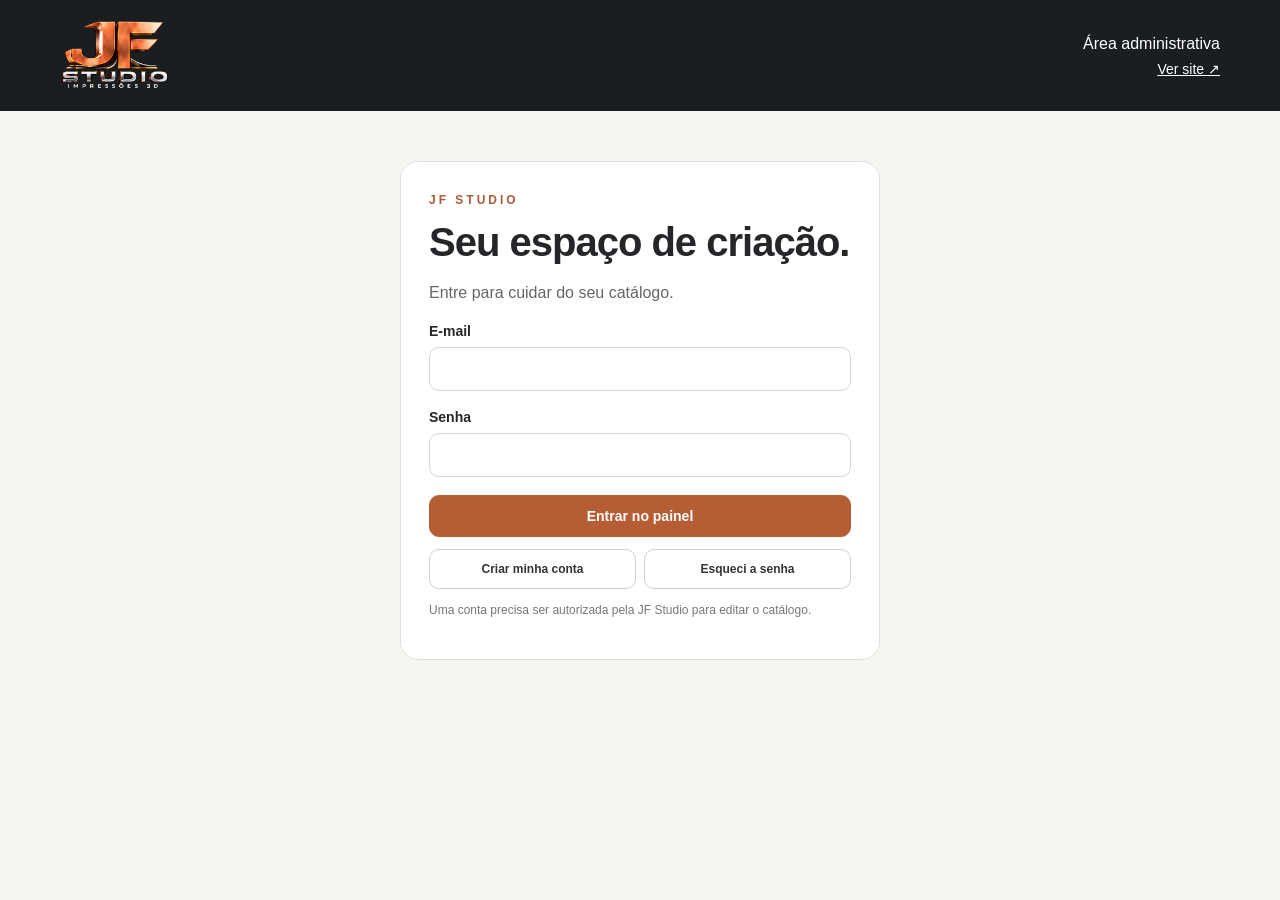
==== admin.html @ 488c48ab "Add files via upload" ====
<!doctype html><html lang="pt-BR"><head><meta charset="utf-8"><meta name="viewport" content="width=device-width,initial-scale=1"><meta name="robots" content="noindex,nofollow"><meta name="theme-color" content="#1b1e21"><title>Painel | JF Studio</title><link rel="icon" href="assets/jf-logo-preto-cobre.png"><link rel="stylesheet" href="admin.css?v=1"></head><body>
<header><a href="index.html"><img src="assets/jf-logo-preto-cobre.png" alt="JF Studio"></a><div><span>Área administrativa</span><a href="index.html" target="_blank" rel="noopener">Ver site ↗</a></div></header><main>
<section id="loginPanel" class="panel login"><span class="eyebrow">JF STUDIO</span><h1>Seu espaço de criação.</h1><p>Entre para cuidar do seu catálogo.</p><form id="loginForm"><label>E-mail<input id="email" type="email" required autocomplete="username"></label><label>Senha<input id="password" type="password" required minlength="8" autocomplete="current-password"></label><button class="primary" type="submit">Entrar no painel</button></form><div class="login-options"><button id="signup" type="button">Criar minha conta</button><button id="recover" type="button">Esqueci a senha</button></div><p class="hint">Uma conta precisa ser autorizada pela JF Studio para editar o catálogo.</p></section>
<section id="passwordPanel" class="panel login" hidden><h1>Nova senha</h1><form id="passwordForm"><label>Escolha sua nova senha<input id="newPassword" type="password" minlength="8" required autocomplete="new-password"></label><button class="primary">Salvar senha</button></form></section>
<section id="dashboard" hidden><div class="topline"><div><span class="eyebrow">SEU CATÁLOGO</span><h1>Criações sob seu controle.</h1><p id="account"></p></div><button id="logout">Sair</button></div><div class="stats"><div><strong id="totalCount">0</strong><span>Produtos</span></div><div><strong id="featuredCount">0</strong><span>Em destaque</span></div><div><strong id="publishedCount">0</strong><span>Publicados</span></div></div>
<div class="toolbar"><input id="adminSearch" type="search" placeholder="Buscar produto" aria-label="Buscar produto"><button id="manageCategories">Categorias</button><button id="newProduct" class="primary">+ Novo produto</button></div><div id="adminProducts" class="admin-grid"></div><div id="adminEmpty" class="panel empty" hidden><h2>Vamos começar seu catálogo?</h2><p>Cadastre sua primeira peça com fotos, vídeos e todos os detalhes.</p><button id="firstProduct" class="primary">+ Cadastrar produto</button></div></section><p id="status" class="status" role="status" aria-live="polite"></p>
</main>
<dialog id="editDialog"><div class="dialog-heading"><h2 id="editorTitle">Novo produto</h2><button id="closeEditor" aria-label="Fechar edição">×</button></div><form id="productForm"><label>Nome do produto<input id="productName" required maxlength="150"></label><label>Categoria<select id="productCategory" required></select></label><label>Descrição<textarea id="productDescription" maxlength="5000" rows="4"></textarea></label><label>Preço (R$) <span class="hint">Opcional · deixe vazio para “Sob consulta”</span><input id="productPrice" type="number" min="0" max="9999999999.99" step="0.01" inputmode="decimal"></label><div class="checks"><label><input id="productFeatured" type="checkbox"> Destacar na página inicial</label><label><input id="productPublished" type="checkbox" checked> Publicar no catálogo</label></div><label class="upload">Adicionar fotos e vídeos<input id="files" type="file" multiple accept="image/jpeg,image/png,image/webp,video/mp4,video/webm"></label><p class="hint">Até 12 arquivos por produto. JPG, PNG, WebP, MP4 ou WebM, com até 50 MB cada. O primeiro arquivo será a capa.</p><div id="mediaList" class="media-list"></div><p id="editorStatus" role="status"></p><button id="saveProduct" class="primary" type="submit">Salvar produto</button></form></dialog>
<dialog id="categoriesDialog"><div class="dialog-heading"><h2>Categorias</h2><button id="closeCategories" aria-label="Fechar categorias">×</button></div><form id="categoryForm"><label>Nova categoria<input id="categoryName" required maxlength="80"></label><button class="primary">Adicionar categoria</button></form><div id="categoryList"></div><p id="categoryStatus" role="status"></p></dialog>
<script src="config.js?v=jf-admin-1"></script><script src="assets/vendor/supabase-2.117.2.js"></script><script src="dados.js?v=jf-admin-1"></script><script src="admin.js?v=1"></script></body></html>
---- admin.css ----
@font-face{font-family:JF;src:url('assets/fonts/atelier-sans.otf')}@font-face{font-family:JF;src:url('assets/fonts/atelier-sans-bold.otf');font-weight:700}*{box-sizing:border-box}body{margin:0;background:#f7f5f2;color:#252629;font:16px JF,Arial,sans-serif}header{background:#1b1e21;color:white;display:flex;align-items:center;justify-content:space-between;padding:18px max(22px,calc((100% - 1160px)/2));gap:20px}header img{width:110px;height:72px;object-fit:contain}header div{display:flex;flex-direction:column;gap:8px;text-align:right}a{color:inherit}header a{font-size:14px}main{max-width:1160px;margin:40px auto;padding:0 22px}h1{font-size:clamp(28px,4vw,40px);letter-spacing:-1px;margin:12px 0}h2{margin:0;font-size:23px}p{color:#666;line-height:1.5}.panel{background:white;border:1px solid #e2ddd7;border-radius:18px;padding:28px}.login{max-width:480px;margin:50px auto}.eyebrow{color:#ad5a35;font-size:12px;letter-spacing:3px;font-weight:700}label{display:block;margin:18px 0;font-weight:700;font-size:14px}input,textarea,select{display:block;width:100%;margin-top:8px;padding:13px;border:1px solid #d8d5d1;border-radius:10px;font:inherit;background:white;color:#252629}button{border:1px solid #d5cec7;border-radius:10px;padding:12px 18px;background:white;color:#343434;font:700 14px JF,Arial,sans-serif;cursor:pointer}button:disabled{opacity:.5;cursor:wait}button:hover{filter:brightness(.95)}button:focus-visible,input:focus-visible,select:focus-visible,textarea:focus-visible{outline:3px solid #d5a27d;outline-offset:2px}.primary{background:#b65d36;color:white;border-color:#b65d36}.login .primary{width:100%}.login-options{display:flex;gap:8px;margin-top:12px;flex-wrap:wrap}.login-options button{flex:1;font-size:12px}.hint{display:block;font-weight:400;color:#777;font-size:12px;line-height:1.5}.topline{display:flex;align-items:center;justify-content:space-between;gap:15px}.stats{display:grid;grid-template-columns:repeat(3,1fr);gap:15px;margin:26px 0}.stats div{background:#fff;border:1px solid #e3ddd6;border-radius:14px;padding:20px}.stats strong{display:block;font-size:30px;color:#ad5a35}.stats span{font-size:13px;color:#777}.toolbar{display:flex;gap:10px;align-items:center;margin:25px 0}.toolbar input{margin:0;flex:1}.admin-grid{display:grid;grid-template-columns:repeat(3,1fr);gap:18px}.admin-card{background:white;border:1px solid #e5dfd8;border-radius:15px;overflow:hidden}.admin-card img,.admin-card video,.media-placeholder{width:100%;height:180px;object-fit:contain;background:#ede8e2}.media-placeholder{display:grid;place-items:center;color:#aaa}.card-info{padding:18px}.card-info h2{font-size:18px}.card-info p{font-size:13px;margin:8px 0}.card-actions{display:flex;gap:8px}.card-actions button{flex:1;padding:10px}.badge{font-size:11px;padding:4px 8px;border-radius:20px;background:#f5e6d8;color:#a75532;display:inline-block;margin:0 4px 10px 0}.danger{color:#a82f2f}.empty{text-align:center;padding:45px}.status{white-space:pre-wrap}.status.error,#editorStatus.error,#categoryStatus.error{color:#b63731}[hidden]{display:none!important}dialog{border:0;border-radius:18px;padding:25px;width:600px;max-width:calc(100% - 28px);max-height:90dvh;overflow:auto;box-shadow:0 20px 80px #0004}dialog::backdrop{background:#0008}.dialog-heading{display:flex;align-items:center;justify-content:space-between;gap:15px}.dialog-heading button{font-size:24px;border:0;padding:5px 12px}.checks{display:flex;gap:12px;flex-wrap:wrap}.checks label{display:flex;align-items:center;gap:8px;font-weight:400}.checks input{width:auto;margin:0}.upload{border:1px dashed #b98568;border-radius:12px;padding:15px;background:#fcf7f2}.media-list{display:grid;grid-template-columns:repeat(3,1fr);gap:10px}.media-item{border:1px solid #e5dfd8;padding:6px;border-radius:10px;overflow:hidden}.media-item img,.media-item video{width:100%;height:115px;object-fit:contain;background:#eee}.media-item button{padding:6px;font-size:10px;margin:5px 2px 0}.media-item span{display:block;font-size:10px;overflow-wrap:anywhere}.category-row{display:flex;align-items:center;justify-content:space-between;padding:12px 0;border-bottom:1px solid #eee;gap:10px}@media(max-width:700px){main{margin:24px auto;padding:0 15px}.admin-grid{grid-template-columns:repeat(2,1fr)}.toolbar{flex-wrap:wrap}.toolbar input{flex-basis:100%}.stats{gap:8px}.stats div{padding:14px}.topline h1{font-size:28px}.card-info{padding:12px}.card-actions{flex-direction:column}.media-list{grid-template-columns:repeat(2,1fr)}header{padding:14px 20px}}@media(max-width:380px){.admin-grid{grid-template-columns:1fr}}
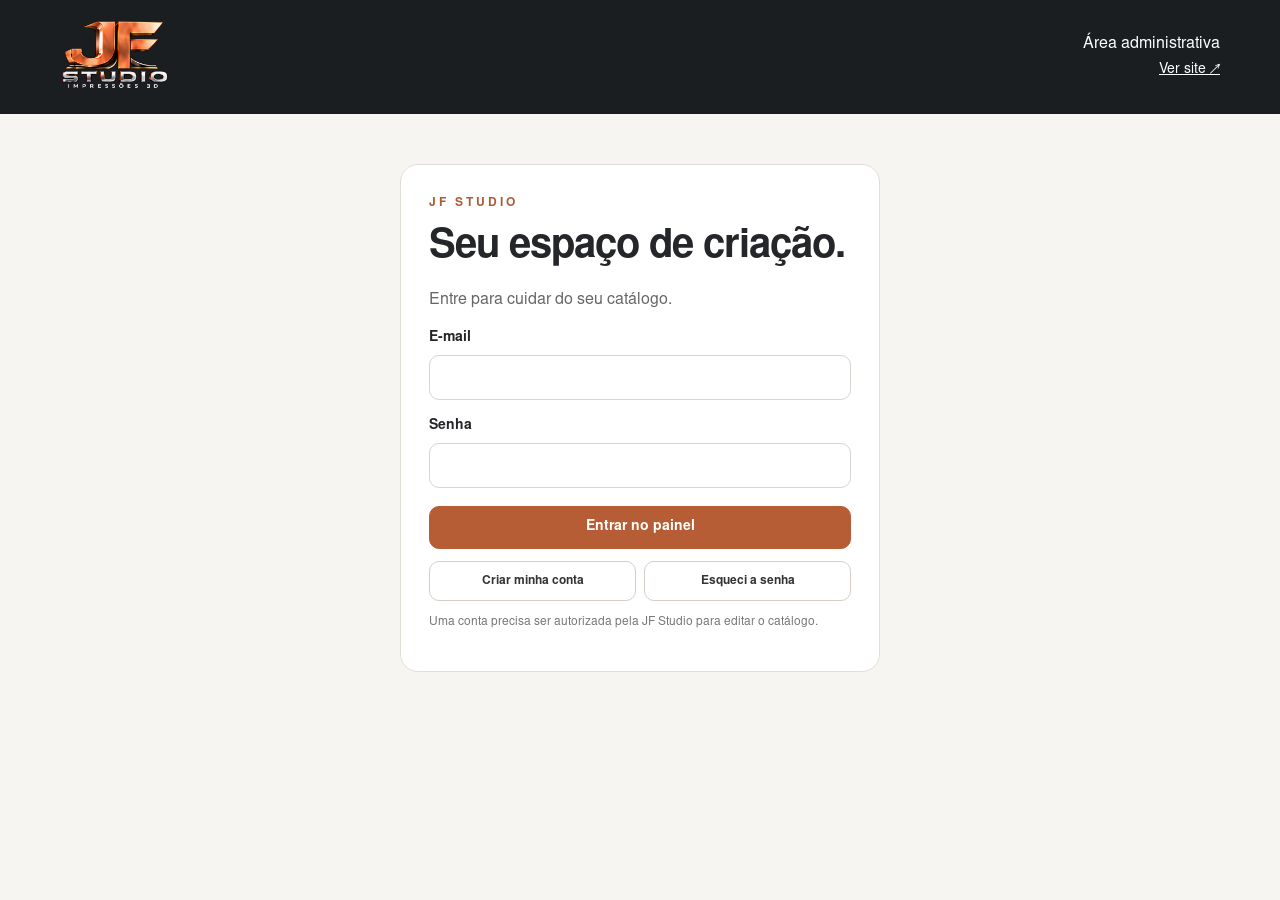
==== commit da3502eb: "Add files via upload" ====
--- a/admin.html
+++ b/admin.html
@@ -1,4 +1,4 @@
-<!doctype html><html lang="pt-BR"><head><meta charset="utf-8"><meta name="viewport" content="width=device-width,initial-scale=1"><meta name="robots" content="noindex,nofollow"><meta name="theme-color" content="#1b1e21"><title>Painel | JF Studio</title><link rel="icon" href="assets/jf-logo-preto-cobre.png"><link rel="stylesheet" href="admin.css?v=1"></head><body>
+<!doctype html><html lang="pt-BR"><head><meta charset="utf-8"><meta name="viewport" content="width=device-width,initial-scale=1"><meta name="robots" content="noindex,nofollow"><meta name="theme-color" content="#1b1e21"><title>Painel | JF Studio</title><link rel="icon" href="assets/jf-logo-preto-cobre.png"><link rel="stylesheet" href="admin.css?v=2"></head><body>
 <header><a href="index.html"><img src="assets/jf-logo-preto-cobre.png" alt="JF Studio"></a><div><span>Área administrativa</span><a href="index.html" target="_blank" rel="noopener">Ver site ↗</a></div></header><main>
 <section id="loginPanel" class="panel login"><span class="eyebrow">JF STUDIO</span><h1>Seu espaço de criação.</h1><p>Entre para cuidar do seu catálogo.</p><form id="loginForm"><label>E-mail<input id="email" type="email" required autocomplete="username"></label><label>Senha<input id="password" type="password" required minlength="8" autocomplete="current-password"></label><button class="primary" type="submit">Entrar no painel</button></form><div class="login-options"><button id="signup" type="button">Criar minha conta</button><button id="recover" type="button">Esqueci a senha</button></div><p class="hint">Uma conta precisa ser autorizada pela JF Studio para editar o catálogo.</p></section>
 <section id="passwordPanel" class="panel login" hidden><h1>Nova senha</h1><form id="passwordForm"><label>Escolha sua nova senha<input id="newPassword" type="password" minlength="8" required autocomplete="new-password"></label><button class="primary">Salvar senha</button></form></section>
@@ -7,4 +7,4 @@
 </main>
 <dialog id="editDialog"><div class="dialog-heading"><h2 id="editorTitle">Novo produto</h2><button id="closeEditor" aria-label="Fechar edição">×</button></div><form id="productForm"><label>Nome do produto<input id="productName" required maxlength="150"></label><label>Categoria<select id="productCategory" required></select></label><label>Descrição<textarea id="productDescription" maxlength="5000" rows="4"></textarea></label><label>Preço (R$) <span class="hint">Opcional · deixe vazio para “Sob consulta”</span><input id="productPrice" type="number" min="0" max="9999999999.99" step="0.01" inputmode="decimal"></label><div class="checks"><label><input id="productFeatured" type="checkbox"> Destacar na página inicial</label><label><input id="productPublished" type="checkbox" checked> Publicar no catálogo</label></div><label class="upload">Adicionar fotos e vídeos<input id="files" type="file" multiple accept="image/jpeg,image/png,image/webp,video/mp4,video/webm"></label><p class="hint">Até 12 arquivos por produto. JPG, PNG, WebP, MP4 ou WebM, com até 50 MB cada. O primeiro arquivo será a capa.</p><div id="mediaList" class="media-list"></div><p id="editorStatus" role="status"></p><button id="saveProduct" class="primary" type="submit">Salvar produto</button></form></dialog>
 <dialog id="categoriesDialog"><div class="dialog-heading"><h2>Categorias</h2><button id="closeCategories" aria-label="Fechar categorias">×</button></div><form id="categoryForm"><label>Nova categoria<input id="categoryName" required maxlength="80"></label><button class="primary">Adicionar categoria</button></form><div id="categoryList"></div><p id="categoryStatus" role="status"></p></dialog>
-<script src="config.js?v=jf-admin-1"></script><script src="assets/vendor/supabase-2.117.2.js"></script><script src="dados.js?v=jf-admin-1"></script><script src="admin.js?v=1"></script></body></html>
+<script src="config.js?v=jf-admin-1"></script><script src="assets/supabase-2.117.2.js"></script><script src="dados.js?v=jf-admin-1"></script><script src="admin.js?v=1"></script></body></html>
--- a/admin.css
+++ b/admin.css
@@ -1 +1 @@
-@font-face{font-family:JF;src:url('assets/fonts/atelier-sans.otf')}@font-face{font-family:JF;src:url('assets/fonts/atelier-sans-bold.otf');font-weight:700}*{box-sizing:border-box}body{margin:0;background:#f7f5f2;color:#252629;font:16px JF,Arial,sans-serif}header{background:#1b1e21;color:white;display:flex;align-items:center;justify-content:space-between;padding:18px max(22px,calc((100% - 1160px)/2));gap:20px}header img{width:110px;height:72px;object-fit:contain}header div{display:flex;flex-direction:column;gap:8px;text-align:right}a{color:inherit}header a{font-size:14px}main{max-width:1160px;margin:40px auto;padding:0 22px}h1{font-size:clamp(28px,4vw,40px);letter-spacing:-1px;margin:12px 0}h2{margin:0;font-size:23px}p{color:#666;line-height:1.5}.panel{background:white;border:1px solid #e2ddd7;border-radius:18px;padding:28px}.login{max-width:480px;margin:50px auto}.eyebrow{color:#ad5a35;font-size:12px;letter-spacing:3px;font-weight:700}label{display:block;margin:18px 0;font-weight:700;font-size:14px}input,textarea,select{display:block;width:100%;margin-top:8px;padding:13px;border:1px solid #d8d5d1;border-radius:10px;font:inherit;background:white;color:#252629}button{border:1px solid #d5cec7;border-radius:10px;padding:12px 18px;background:white;color:#343434;font:700 14px JF,Arial,sans-serif;cursor:pointer}button:disabled{opacity:.5;cursor:wait}button:hover{filter:brightness(.95)}button:focus-visible,input:focus-visible,select:focus-visible,textarea:focus-visible{outline:3px solid #d5a27d;outline-offset:2px}.primary{background:#b65d36;color:white;border-color:#b65d36}.login .primary{width:100%}.login-options{display:flex;gap:8px;margin-top:12px;flex-wrap:wrap}.login-options button{flex:1;font-size:12px}.hint{display:block;font-weight:400;color:#777;font-size:12px;line-height:1.5}.topline{display:flex;align-items:center;justify-content:space-between;gap:15px}.stats{display:grid;grid-template-columns:repeat(3,1fr);gap:15px;margin:26px 0}.stats div{background:#fff;border:1px solid #e3ddd6;border-radius:14px;padding:20px}.stats strong{display:block;font-size:30px;color:#ad5a35}.stats span{font-size:13px;color:#777}.toolbar{display:flex;gap:10px;align-items:center;margin:25px 0}.toolbar input{margin:0;flex:1}.admin-grid{display:grid;grid-template-columns:repeat(3,1fr);gap:18px}.admin-card{background:white;border:1px solid #e5dfd8;border-radius:15px;overflow:hidden}.admin-card img,.admin-card video,.media-placeholder{width:100%;height:180px;object-fit:contain;background:#ede8e2}.media-placeholder{display:grid;place-items:center;color:#aaa}.card-info{padding:18px}.card-info h2{font-size:18px}.card-info p{font-size:13px;margin:8px 0}.card-actions{display:flex;gap:8px}.card-actions button{flex:1;padding:10px}.badge{font-size:11px;padding:4px 8px;border-radius:20px;background:#f5e6d8;color:#a75532;display:inline-block;margin:0 4px 10px 0}.danger{color:#a82f2f}.empty{text-align:center;padding:45px}.status{white-space:pre-wrap}.status.error,#editorStatus.error,#categoryStatus.error{color:#b63731}[hidden]{display:none!important}dialog{border:0;border-radius:18px;padding:25px;width:600px;max-width:calc(100% - 28px);max-height:90dvh;overflow:auto;box-shadow:0 20px 80px #0004}dialog::backdrop{background:#0008}.dialog-heading{display:flex;align-items:center;justify-content:space-between;gap:15px}.dialog-heading button{font-size:24px;border:0;padding:5px 12px}.checks{display:flex;gap:12px;flex-wrap:wrap}.checks label{display:flex;align-items:center;gap:8px;font-weight:400}.checks input{width:auto;margin:0}.upload{border:1px dashed #b98568;border-radius:12px;padding:15px;background:#fcf7f2}.media-list{display:grid;grid-template-columns:repeat(3,1fr);gap:10px}.media-item{border:1px solid #e5dfd8;padding:6px;border-radius:10px;overflow:hidden}.media-item img,.media-item video{width:100%;height:115px;object-fit:contain;background:#eee}.media-item button{padding:6px;font-size:10px;margin:5px 2px 0}.media-item span{display:block;font-size:10px;overflow-wrap:anywhere}.category-row{display:flex;align-items:center;justify-content:space-between;padding:12px 0;border-bottom:1px solid #eee;gap:10px}@media(max-width:700px){main{margin:24px auto;padding:0 15px}.admin-grid{grid-template-columns:repeat(2,1fr)}.toolbar{flex-wrap:wrap}.toolbar input{flex-basis:100%}.stats{gap:8px}.stats div{padding:14px}.topline h1{font-size:28px}.card-info{padding:12px}.card-actions{flex-direction:column}.media-list{grid-template-columns:repeat(2,1fr)}header{padding:14px 20px}}@media(max-width:380px){.admin-grid{grid-template-columns:1fr}}
+@font-face{font-family:JF;src:url('assets/atelier-sans.otf')}@font-face{font-family:JF;src:url('assets/atelier-sans-bold.otf');font-weight:700}*{box-sizing:border-box}body{margin:0;background:#f7f5f2;color:#252629;font:16px JF,Arial,sans-serif}header{background:#1b1e21;color:white;display:flex;align-items:center;justify-content:space-between;padding:18px max(22px,calc((100% - 1160px)/2));gap:20px}header img{width:110px;height:72px;object-fit:contain}header div{display:flex;flex-direction:column;gap:8px;text-align:right}a{color:inherit}header a{font-size:14px}main{max-width:1160px;margin:40px auto;padding:0 22px}h1{font-size:clamp(28px,4vw,40px);letter-spacing:-1px;margin:12px 0}h2{margin:0;font-size:23px}p{color:#666;line-height:1.5}.panel{background:white;border:1px solid #e2ddd7;border-radius:18px;padding:28px}.login{max-width:480px;margin:50px auto}.eyebrow{color:#ad5a35;font-size:12px;letter-spacing:3px;font-weight:700}label{display:block;margin:18px 0;font-weight:700;font-size:14px}input,textarea,select{display:block;width:100%;margin-top:8px;padding:13px;border:1px solid #d8d5d1;border-radius:10px;font:inherit;background:white;color:#252629}button{border:1px solid #d5cec7;border-radius:10px;padding:12px 18px;background:white;color:#343434;font:700 14px JF,Arial,sans-serif;cursor:pointer}button:disabled{opacity:.5;cursor:wait}button:hover{filter:brightness(.95)}button:focus-visible,input:focus-visible,select:focus-visible,textarea:focus-visible{outline:3px solid #d5a27d;outline-offset:2px}.primary{background:#b65d36;color:white;border-color:#b65d36}.login .primary{width:100%}.login-options{display:flex;gap:8px;margin-top:12px;flex-wrap:wrap}.login-options button{flex:1;font-size:12px}.hint{display:block;font-weight:400;color:#777;font-size:12px;line-height:1.5}.topline{display:flex;align-items:center;justify-content:space-between;gap:15px}.stats{display:grid;grid-template-columns:repeat(3,1fr);gap:15px;margin:26px 0}.stats div{background:#fff;border:1px solid #e3ddd6;border-radius:14px;padding:20px}.stats strong{display:block;font-size:30px;color:#ad5a35}.stats span{font-size:13px;color:#777}.toolbar{display:flex;gap:10px;align-items:center;margin:25px 0}.toolbar input{margin:0;flex:1}.admin-grid{display:grid;grid-template-columns:repeat(3,1fr);gap:18px}.admin-card{background:white;border:1px solid #e5dfd8;border-radius:15px;overflow:hidden}.admin-card img,.admin-card video,.media-placeholder{width:100%;height:180px;object-fit:contain;background:#ede8e2}.media-placeholder{display:grid;place-items:center;color:#aaa}.card-info{padding:18px}.card-info h2{font-size:18px}.card-info p{font-size:13px;margin:8px 0}.card-actions{display:flex;gap:8px}.card-actions button{flex:1;padding:10px}.badge{font-size:11px;padding:4px 8px;border-radius:20px;background:#f5e6d8;color:#a75532;display:inline-block;margin:0 4px 10px 0}.danger{color:#a82f2f}.empty{text-align:center;padding:45px}.status{white-space:pre-wrap}.status.error,#editorStatus.error,#categoryStatus.error{color:#b63731}[hidden]{display:none!important}dialog{border:0;border-radius:18px;padding:25px;width:600px;max-width:calc(100% - 28px);max-height:90dvh;overflow:auto;box-shadow:0 20px 80px #0004}dialog::backdrop{background:#0008}.dialog-heading{display:flex;align-items:center;justify-content:space-between;gap:15px}.dialog-heading button{font-size:24px;border:0;padding:5px 12px}.checks{display:flex;gap:12px;flex-wrap:wrap}.checks label{display:flex;align-items:center;gap:8px;font-weight:400}.checks input{width:auto;margin:0}.upload{border:1px dashed #b98568;border-radius:12px;padding:15px;background:#fcf7f2}.media-list{display:grid;grid-template-columns:repeat(3,1fr);gap:10px}.media-item{border:1px solid #e5dfd8;padding:6px;border-radius:10px;overflow:hidden}.media-item img,.media-item video{width:100%;height:115px;object-fit:contain;background:#eee}.media-item button{padding:6px;font-size:10px;margin:5px 2px 0}.media-item span{display:block;font-size:10px;overflow-wrap:anywhere}.category-row{display:flex;align-items:center;justify-content:space-between;padding:12px 0;border-bottom:1px solid #eee;gap:10px}@media(max-width:700px){main{margin:24px auto;padding:0 15px}.admin-grid{grid-template-columns:repeat(2,1fr)}.toolbar{flex-wrap:wrap}.toolbar input{flex-basis:100%}.stats{gap:8px}.stats div{padding:14px}.topline h1{font-size:28px}.card-info{padding:12px}.card-actions{flex-direction:column}.media-list{grid-template-columns:repeat(2,1fr)}header{padding:14px 20px}}@media(max-width:380px){.admin-grid{grid-template-columns:1fr}}
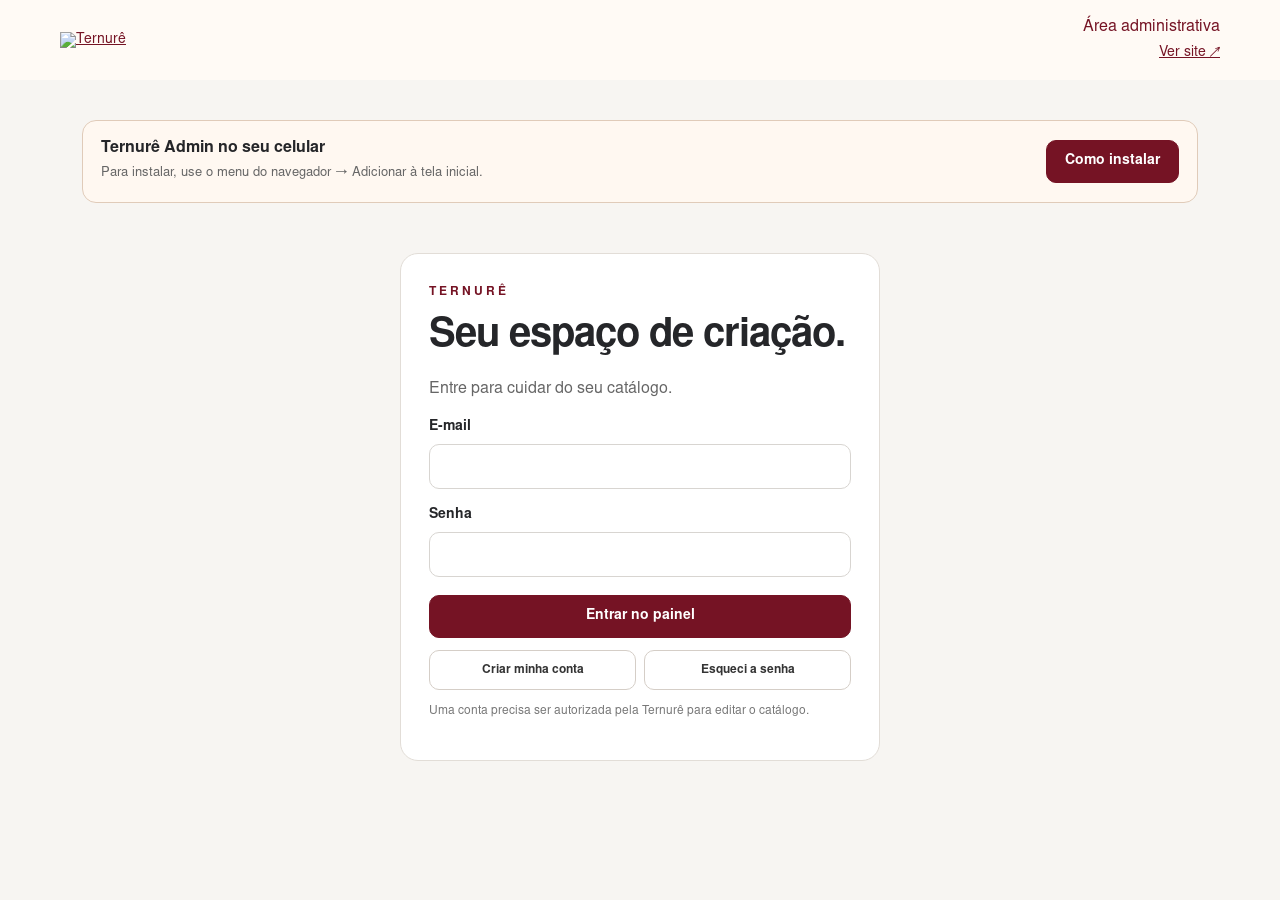
==== commit 5e2ef557: "Add files via upload" ====
--- a/admin.html
+++ b/admin.html
@@ -1,10 +1,10 @@
-<!doctype html><html lang="pt-BR"><head><meta charset="utf-8"><meta name="viewport" content="width=device-width,initial-scale=1"><meta name="robots" content="noindex,nofollow"><meta name="theme-color" content="#1b1e21"><title>Painel | JF Studio</title><link rel="icon" href="assets/jf-logo-preto-cobre.png"><link rel="stylesheet" href="admin.css?v=2"></head><body>
-<header><a href="index.html"><img src="assets/jf-logo-preto-cobre.png" alt="JF Studio"></a><div><span>Área administrativa</span><a href="index.html" target="_blank" rel="noopener">Ver site ↗</a></div></header><main>
-<section id="loginPanel" class="panel login"><span class="eyebrow">JF STUDIO</span><h1>Seu espaço de criação.</h1><p>Entre para cuidar do seu catálogo.</p><form id="loginForm"><label>E-mail<input id="email" type="email" required autocomplete="username"></label><label>Senha<input id="password" type="password" required minlength="8" autocomplete="current-password"></label><button class="primary" type="submit">Entrar no painel</button></form><div class="login-options"><button id="signup" type="button">Criar minha conta</button><button id="recover" type="button">Esqueci a senha</button></div><p class="hint">Uma conta precisa ser autorizada pela JF Studio para editar o catálogo.</p></section>
+<!doctype html><html lang="pt-BR"><head><meta charset="utf-8"><meta name="viewport" content="width=device-width,initial-scale=1"><meta name="robots" content="noindex,nofollow"><meta name="theme-color" content="#1b1e21"><title>Painel | Ternurê</title><link rel="icon" href="assets/ternure/logo.webp"><link rel="stylesheet" href="admin.css?v=3"><link rel="manifest" href="admin.webmanifest"><link rel="apple-touch-icon" href="jf-admin-180.png"><meta name="apple-mobile-web-app-capable" content="yes"><meta name="apple-mobile-web-app-status-bar-style" content="black-translucent"><meta name="apple-mobile-web-app-title" content="Ternurê Admin"></head><body>
+<header><a href="index.html"><img src="assets/ternure/logo.webp" alt="Ternurê"></a><div><span>Área administrativa</span><a href="index.html" target="_blank" rel="noopener">Ver site ↗</a></div></header><main><section id="installPanel" class="install-panel" hidden><div><strong>Ternurê Admin no seu celular</strong><p id="installHint">Instale para abrir o painel direto pelo ícone.</p></div><button id="installApp" type="button" class="primary">Instalar painel</button></section><p id="connectionStatus" role="status" hidden></p>
+<section id="loginPanel" class="panel login"><span class="eyebrow">TERNURÊ</span><h1>Seu espaço de criação.</h1><p>Entre para cuidar do seu catálogo.</p><form id="loginForm"><label>E-mail<input id="email" type="email" required autocomplete="username"></label><label>Senha<input id="password" type="password" required minlength="8" autocomplete="current-password"></label><button class="primary" type="submit">Entrar no painel</button></form><div class="login-options"><button id="signup" type="button">Criar minha conta</button><button id="recover" type="button">Esqueci a senha</button></div><p class="hint">Uma conta precisa ser autorizada pela Ternurê para editar o catálogo.</p></section>
 <section id="passwordPanel" class="panel login" hidden><h1>Nova senha</h1><form id="passwordForm"><label>Escolha sua nova senha<input id="newPassword" type="password" minlength="8" required autocomplete="new-password"></label><button class="primary">Salvar senha</button></form></section>
 <section id="dashboard" hidden><div class="topline"><div><span class="eyebrow">SEU CATÁLOGO</span><h1>Criações sob seu controle.</h1><p id="account"></p></div><button id="logout">Sair</button></div><div class="stats"><div><strong id="totalCount">0</strong><span>Produtos</span></div><div><strong id="featuredCount">0</strong><span>Em destaque</span></div><div><strong id="publishedCount">0</strong><span>Publicados</span></div></div>
 <div class="toolbar"><input id="adminSearch" type="search" placeholder="Buscar produto" aria-label="Buscar produto"><button id="manageCategories">Categorias</button><button id="newProduct" class="primary">+ Novo produto</button></div><div id="adminProducts" class="admin-grid"></div><div id="adminEmpty" class="panel empty" hidden><h2>Vamos começar seu catálogo?</h2><p>Cadastre sua primeira peça com fotos, vídeos e todos os detalhes.</p><button id="firstProduct" class="primary">+ Cadastrar produto</button></div></section><p id="status" class="status" role="status" aria-live="polite"></p>
 </main>
 <dialog id="editDialog"><div class="dialog-heading"><h2 id="editorTitle">Novo produto</h2><button id="closeEditor" aria-label="Fechar edição">×</button></div><form id="productForm"><label>Nome do produto<input id="productName" required maxlength="150"></label><label>Categoria<select id="productCategory" required></select></label><label>Descrição<textarea id="productDescription" maxlength="5000" rows="4"></textarea></label><label>Preço (R$) <span class="hint">Opcional · deixe vazio para “Sob consulta”</span><input id="productPrice" type="number" min="0" max="9999999999.99" step="0.01" inputmode="decimal"></label><div class="checks"><label><input id="productFeatured" type="checkbox"> Destacar na página inicial</label><label><input id="productPublished" type="checkbox" checked> Publicar no catálogo</label></div><label class="upload">Adicionar fotos e vídeos<input id="files" type="file" multiple accept="image/jpeg,image/png,image/webp,video/mp4,video/webm"></label><p class="hint">Até 12 arquivos por produto. JPG, PNG, WebP, MP4 ou WebM, com até 50 MB cada. O primeiro arquivo será a capa.</p><div id="mediaList" class="media-list"></div><p id="editorStatus" role="status"></p><button id="saveProduct" class="primary" type="submit">Salvar produto</button></form></dialog>
 <dialog id="categoriesDialog"><div class="dialog-heading"><h2>Categorias</h2><button id="closeCategories" aria-label="Fechar categorias">×</button></div><form id="categoryForm"><label>Nova categoria<input id="categoryName" required maxlength="80"></label><button class="primary">Adicionar categoria</button></form><div id="categoryList"></div><p id="categoryStatus" role="status"></p></dialog>
-<script src="config.js?v=jf-admin-1"></script><script src="assets/supabase-2.117.2.js"></script><script src="dados.js?v=jf-admin-1"></script><script src="admin.js?v=1"></script></body></html>
+<script src="config.js?v=jf-admin-1"></script><script src="assets/supabase-2.117.2.js"></script><script src="dados.js?v=jf-admin-1"></script><script src="admin.js?v=1"></script><script src="admin-install.js?v=1"></script></body></html>
--- a/admin.css
+++ b/admin.css
@@ -1 +1,6 @@
 @font-face{font-family:JF;src:url('assets/atelier-sans.otf')}@font-face{font-family:JF;src:url('assets/atelier-sans-bold.otf');font-weight:700}*{box-sizing:border-box}body{margin:0;background:#f7f5f2;color:#252629;font:16px JF,Arial,sans-serif}header{background:#1b1e21;color:white;display:flex;align-items:center;justify-content:space-between;padding:18px max(22px,calc((100% - 1160px)/2));gap:20px}header img{width:110px;height:72px;object-fit:contain}header div{display:flex;flex-direction:column;gap:8px;text-align:right}a{color:inherit}header a{font-size:14px}main{max-width:1160px;margin:40px auto;padding:0 22px}h1{font-size:clamp(28px,4vw,40px);letter-spacing:-1px;margin:12px 0}h2{margin:0;font-size:23px}p{color:#666;line-height:1.5}.panel{background:white;border:1px solid #e2ddd7;border-radius:18px;padding:28px}.login{max-width:480px;margin:50px auto}.eyebrow{color:#ad5a35;font-size:12px;letter-spacing:3px;font-weight:700}label{display:block;margin:18px 0;font-weight:700;font-size:14px}input,textarea,select{display:block;width:100%;margin-top:8px;padding:13px;border:1px solid #d8d5d1;border-radius:10px;font:inherit;background:white;color:#252629}button{border:1px solid #d5cec7;border-radius:10px;padding:12px 18px;background:white;color:#343434;font:700 14px JF,Arial,sans-serif;cursor:pointer}button:disabled{opacity:.5;cursor:wait}button:hover{filter:brightness(.95)}button:focus-visible,input:focus-visible,select:focus-visible,textarea:focus-visible{outline:3px solid #d5a27d;outline-offset:2px}.primary{background:#b65d36;color:white;border-color:#b65d36}.login .primary{width:100%}.login-options{display:flex;gap:8px;margin-top:12px;flex-wrap:wrap}.login-options button{flex:1;font-size:12px}.hint{display:block;font-weight:400;color:#777;font-size:12px;line-height:1.5}.topline{display:flex;align-items:center;justify-content:space-between;gap:15px}.stats{display:grid;grid-template-columns:repeat(3,1fr);gap:15px;margin:26px 0}.stats div{background:#fff;border:1px solid #e3ddd6;border-radius:14px;padding:20px}.stats strong{display:block;font-size:30px;color:#ad5a35}.stats span{font-size:13px;color:#777}.toolbar{display:flex;gap:10px;align-items:center;margin:25px 0}.toolbar input{margin:0;flex:1}.admin-grid{display:grid;grid-template-columns:repeat(3,1fr);gap:18px}.admin-card{background:white;border:1px solid #e5dfd8;border-radius:15px;overflow:hidden}.admin-card img,.admin-card video,.media-placeholder{width:100%;height:180px;object-fit:contain;background:#ede8e2}.media-placeholder{display:grid;place-items:center;color:#aaa}.card-info{padding:18px}.card-info h2{font-size:18px}.card-info p{font-size:13px;margin:8px 0}.card-actions{display:flex;gap:8px}.card-actions button{flex:1;padding:10px}.badge{font-size:11px;padding:4px 8px;border-radius:20px;background:#f5e6d8;color:#a75532;display:inline-block;margin:0 4px 10px 0}.danger{color:#a82f2f}.empty{text-align:center;padding:45px}.status{white-space:pre-wrap}.status.error,#editorStatus.error,#categoryStatus.error{color:#b63731}[hidden]{display:none!important}dialog{border:0;border-radius:18px;padding:25px;width:600px;max-width:calc(100% - 28px);max-height:90dvh;overflow:auto;box-shadow:0 20px 80px #0004}dialog::backdrop{background:#0008}.dialog-heading{display:flex;align-items:center;justify-content:space-between;gap:15px}.dialog-heading button{font-size:24px;border:0;padding:5px 12px}.checks{display:flex;gap:12px;flex-wrap:wrap}.checks label{display:flex;align-items:center;gap:8px;font-weight:400}.checks input{width:auto;margin:0}.upload{border:1px dashed #b98568;border-radius:12px;padding:15px;background:#fcf7f2}.media-list{display:grid;grid-template-columns:repeat(3,1fr);gap:10px}.media-item{border:1px solid #e5dfd8;padding:6px;border-radius:10px;overflow:hidden}.media-item img,.media-item video{width:100%;height:115px;object-fit:contain;background:#eee}.media-item button{padding:6px;font-size:10px;margin:5px 2px 0}.media-item span{display:block;font-size:10px;overflow-wrap:anywhere}.category-row{display:flex;align-items:center;justify-content:space-between;padding:12px 0;border-bottom:1px solid #eee;gap:10px}@media(max-width:700px){main{margin:24px auto;padding:0 15px}.admin-grid{grid-template-columns:repeat(2,1fr)}.toolbar{flex-wrap:wrap}.toolbar input{flex-basis:100%}.stats{gap:8px}.stats div{padding:14px}.topline h1{font-size:28px}.card-info{padding:12px}.card-actions{flex-direction:column}.media-list{grid-template-columns:repeat(2,1fr)}header{padding:14px 20px}}@media(max-width:380px){.admin-grid{grid-template-columns:1fr}}
+
+.install-panel{display:flex;justify-content:space-between;align-items:center;gap:15px;border:1px solid #e0cbb9;border-radius:14px;background:#fff8f1;padding:18px;margin-bottom:24px}.install-panel p{margin:6px 0 0;font-size:13px}#connectionStatus{padding:15px;background:#fff0db;border-radius:10px;color:#764b1c}@media(max-width:500px){.install-panel{flex-direction:column;align-items:stretch}.install-panel button{width:100%}}
+
+/* Identidade Ternurê */
+header{background:#fffaf5;color:#751324}header img{width:230px;height:72px}.primary{background:#751324;border-color:#751324}.eyebrow{color:#751324}
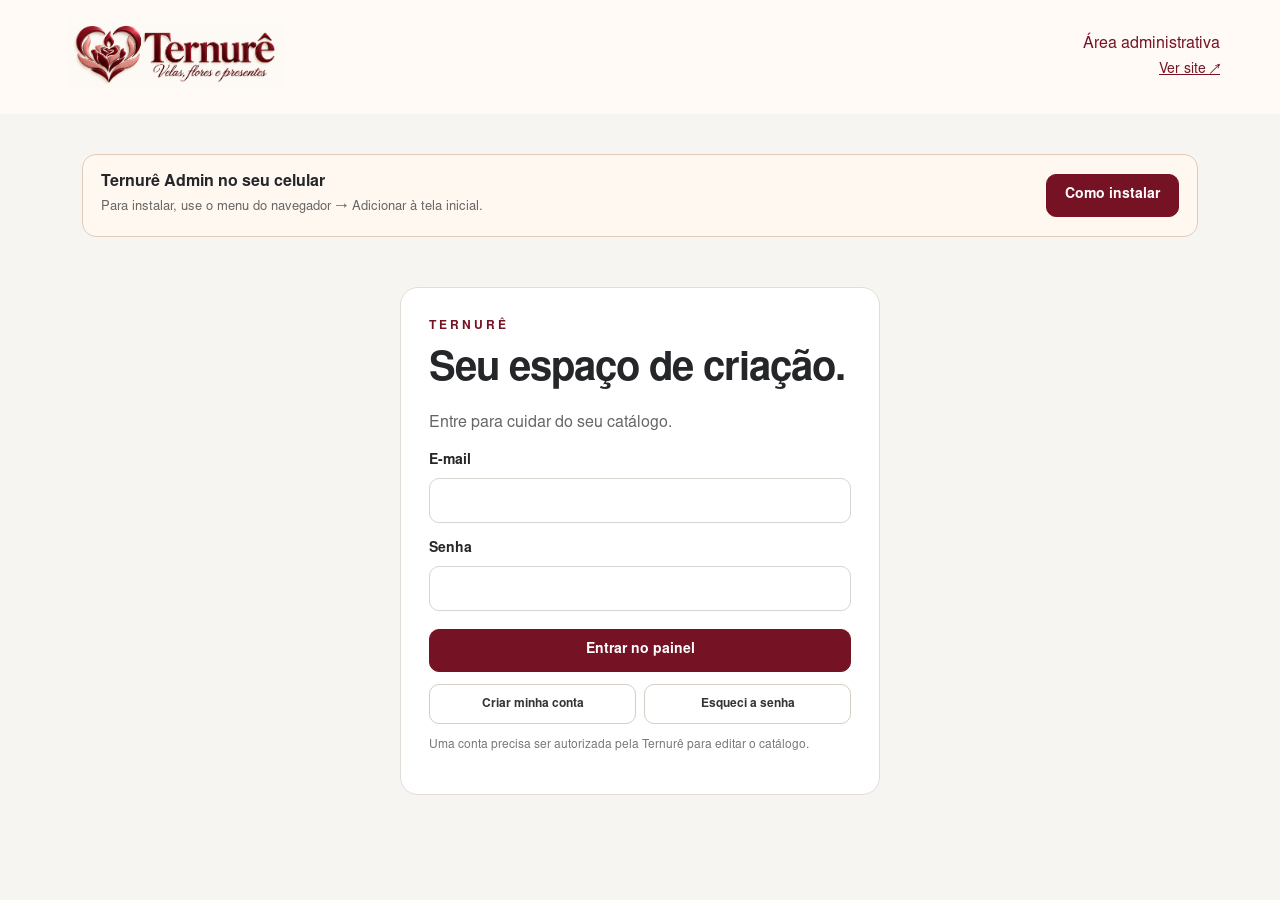
==== commit 95442737: "Add files via upload" ====
--- a/admin.html
+++ b/admin.html
@@ -1,10 +1,21 @@
-<!doctype html><html lang="pt-BR"><head><meta charset="utf-8"><meta name="viewport" content="width=device-width,initial-scale=1"><meta name="robots" content="noindex,nofollow"><meta name="theme-color" content="#1b1e21"><title>Painel | Ternurê</title><link rel="icon" href="assets/ternure/logo.webp"><link rel="stylesheet" href="admin.css?v=3"><link rel="manifest" href="admin.webmanifest"><link rel="apple-touch-icon" href="jf-admin-180.png"><meta name="apple-mobile-web-app-capable" content="yes"><meta name="apple-mobile-web-app-status-bar-style" content="black-translucent"><meta name="apple-mobile-web-app-title" content="Ternurê Admin"></head><body>
+<!doctype html><html lang="pt-BR"><head><meta charset="utf-8"><meta name="viewport" content="width=device-width,initial-scale=1"><meta name="robots" content="noindex,nofollow"><meta name="theme-color" content="#1b1e21"><title>Painel | Ternurê</title><link rel="icon" href="assets/ternure/logo.webp"><link rel="stylesheet" href="admin.css?v=visits-20261009"><link rel="manifest" href="admin.webmanifest"><link rel="apple-touch-icon" href="jf-admin-180.png"><meta name="apple-mobile-web-app-capable" content="yes"><meta name="apple-mobile-web-app-status-bar-style" content="black-translucent"><meta name="apple-mobile-web-app-title" content="Ternurê Admin"></head><body>
 <header><a href="index.html"><img src="assets/ternure/logo.webp" alt="Ternurê"></a><div><span>Área administrativa</span><a href="index.html" target="_blank" rel="noopener">Ver site ↗</a></div></header><main><section id="installPanel" class="install-panel" hidden><div><strong>Ternurê Admin no seu celular</strong><p id="installHint">Instale para abrir o painel direto pelo ícone.</p></div><button id="installApp" type="button" class="primary">Instalar painel</button></section><p id="connectionStatus" role="status" hidden></p>
 <section id="loginPanel" class="panel login"><span class="eyebrow">TERNURÊ</span><h1>Seu espaço de criação.</h1><p>Entre para cuidar do seu catálogo.</p><form id="loginForm"><label>E-mail<input id="email" type="email" required autocomplete="username"></label><label>Senha<input id="password" type="password" required minlength="8" autocomplete="current-password"></label><button class="primary" type="submit">Entrar no painel</button></form><div class="login-options"><button id="signup" type="button">Criar minha conta</button><button id="recover" type="button">Esqueci a senha</button></div><p class="hint">Uma conta precisa ser autorizada pela Ternurê para editar o catálogo.</p></section>
 <section id="passwordPanel" class="panel login" hidden><h1>Nova senha</h1><form id="passwordForm"><label>Escolha sua nova senha<input id="newPassword" type="password" minlength="8" required autocomplete="new-password"></label><button class="primary">Salvar senha</button></form></section>
-<section id="dashboard" hidden><div class="topline"><div><span class="eyebrow">SEU CATÁLOGO</span><h1>Criações sob seu controle.</h1><p id="account"></p></div><button id="logout">Sair</button></div><div class="stats"><div><strong id="totalCount">0</strong><span>Produtos</span></div><div><strong id="featuredCount">0</strong><span>Em destaque</span></div><div><strong id="publishedCount">0</strong><span>Publicados</span></div></div>
+<section id="dashboard" hidden><div class="topline"><div><span class="eyebrow">SEU CATÁLOGO</span><h1>Criações sob seu controle.</h1><p id="account"></p></div><button id="logout">Sair</button></div><section class="visit-panel panel" aria-labelledby="visitsTitle">
+<div class="topline"><div><span class="eyebrow">DESEMPENHO DO SITE</span><h2 id="visitsTitle">Visitas do site</h2></div><button id="visitsRefresh" type="button">Atualizar</button></div>
+<p>Acompanhe os acessos da página inicial e do catálogo. <span id="visitsStatus" role="status" aria-live="polite">Carregando…</span></p>
+<div class="visit-stats">
+<div><span>HOJE</span><strong id="visitsToday">—</strong><small>visitantes únicos</small></div>
+<div><span>ESTE MÊS</span><strong id="visitsMonth">—</strong><small>visitantes únicos</small></div>
+<div><span>VISUALIZAÇÕES NO MÊS</span><strong id="visitsViews">—</strong><small>páginas abertas</small></div>
+<div><span>TOTAL ACUMULADO</span><strong id="visitsTotal">—</strong><small>visitantes únicos</small></div>
+</div><div class="visit-chart-box"><h3>Últimos 14 dias</h3><div id="visitsChart" class="visit-chart" aria-label="Visitantes por dia"></div></div>
+<div class="visit-pages"><h3>Páginas mais acessadas no mês</h3><div id="visitsPages"></div></div>
+<p class="hint">Contagem própria por navegador, iniciada com a publicação deste contador. Acessos com login no painel são ignorados. Limpar os dados do navegador pode contar um novo visitante. Os números podem diferir do Google Analytics.</p>
+</section><div class="stats"><div><strong id="totalCount">0</strong><span>Produtos</span></div><div><strong id="featuredCount">0</strong><span>Em destaque</span></div><div><strong id="publishedCount">0</strong><span>Publicados</span></div></div>
 <div class="toolbar"><input id="adminSearch" type="search" placeholder="Buscar produto" aria-label="Buscar produto"><button id="manageCategories">Categorias</button><button id="newProduct" class="primary">+ Novo produto</button></div><div id="adminProducts" class="admin-grid"></div><div id="adminEmpty" class="panel empty" hidden><h2>Vamos começar seu catálogo?</h2><p>Cadastre sua primeira peça com fotos, vídeos e todos os detalhes.</p><button id="firstProduct" class="primary">+ Cadastrar produto</button></div></section><p id="status" class="status" role="status" aria-live="polite"></p>
 </main>
 <dialog id="editDialog"><div class="dialog-heading"><h2 id="editorTitle">Novo produto</h2><button id="closeEditor" aria-label="Fechar edição">×</button></div><form id="productForm"><label>Nome do produto<input id="productName" required maxlength="150"></label><label>Categoria<select id="productCategory" required></select></label><label>Descrição<textarea id="productDescription" maxlength="5000" rows="4"></textarea></label><label>Preço (R$) <span class="hint">Opcional · deixe vazio para “Sob consulta”</span><input id="productPrice" type="number" min="0" max="9999999999.99" step="0.01" inputmode="decimal"></label><div class="checks"><label><input id="productFeatured" type="checkbox"> Destacar na página inicial</label><label><input id="productPublished" type="checkbox" checked> Publicar no catálogo</label></div><label class="upload">Adicionar fotos e vídeos<input id="files" type="file" multiple accept="image/jpeg,image/png,image/webp,video/mp4,video/webm"></label><p class="hint">Até 12 arquivos por produto. JPG, PNG, WebP, MP4 ou WebM, com até 50 MB cada. O primeiro arquivo será a capa.</p><div id="mediaList" class="media-list"></div><p id="editorStatus" role="status"></p><button id="saveProduct" class="primary" type="submit">Salvar produto</button></form></dialog>
 <dialog id="categoriesDialog"><div class="dialog-heading"><h2>Categorias</h2><button id="closeCategories" aria-label="Fechar categorias">×</button></div><form id="categoryForm"><label>Nova categoria<input id="categoryName" required maxlength="80"></label><button class="primary">Adicionar categoria</button></form><div id="categoryList"></div><p id="categoryStatus" role="status"></p></dialog>
-<script src="config.js?v=jf-admin-1"></script><script src="assets/supabase-2.117.2.js"></script><script src="dados.js?v=jf-admin-1"></script><script src="admin.js?v=1"></script><script src="admin-install.js?v=1"></script></body></html>
+<script src="config.js?v=jf-admin-1"></script><script src="assets/supabase-2.117.2.js"></script><script src="dados.js?v=jf-admin-1"></script><script src="admin.js?v=1"></script><script src="admin-analytics.js?v=20261009"></script><script src="admin-install.js?v=1"></script></body></html>
--- a/admin.css
+++ b/admin.css
@@ -4,3 +4,6 @@
 
 /* Identidade Ternurê */
 header{background:#fffaf5;color:#751324}header img{width:230px;height:72px}.primary{background:#751324;border-color:#751324}.eyebrow{color:#751324}
+
+/* Estatísticas Ternurê */
+.visit-panel{margin:24px 0 30px;border-radius:24px}.visit-panel h2{font-size:30px;margin:8px 0}.visit-panel .eyebrow{color:#9d7432}.visit-panel button{color:#71142a}.visit-stats{display:grid;grid-template-columns:repeat(2,minmax(0,1fr));gap:16px;margin:24px 0}.visit-stats>div{border:1px solid #e4ddd7;border-radius:20px;padding:22px}.visit-stats span{display:block;font-size:13px;font-weight:700;color:#746961;letter-spacing:1px}.visit-stats strong{display:block;font-size:40px;color:#4d1423;margin:8px 0}.visit-stats small{color:#746961}.visit-chart-box,.visit-pages{border:1px solid #e4ddd7;border-radius:20px;padding:22px;margin-top:20px}.visit-chart-box{overflow:auto}.visit-chart-box h3,.visit-pages h3{margin:0 0 20px;font-size:20px}.visit-chart{display:flex;gap:5px;min-width:480px}.visit-column{flex:1;text-align:center;min-width:28px}.visit-track{height:160px;background:#f4efec;border-radius:12px;display:flex;align-items:flex-end;overflow:hidden}.visit-bar{width:100%;background:linear-gradient(#a04761,#71142a);border-radius:10px;min-height:2px}.visit-column small{font-size:10px;display:block;margin:7px 0}.visit-column strong{font-size:12px}.visit-page-row{display:flex;justify-content:space-between;gap:12px;padding:12px 0;border-top:1px solid #eee8e2}.visit-page-row strong{font-size:13px}.visit-panel .hint{margin-top:20px;line-height:1.6}#visitsStatus{color:#3e7655;font-size:13px}@media(max-width:480px){.visit-panel{padding:18px}.visit-stats{gap:10px}.visit-stats>div{padding:16px}.visit-stats strong{font-size:34px}.visit-panel h2{font-size:25px}.visit-chart-box,.visit-pages{padding:16px}}
